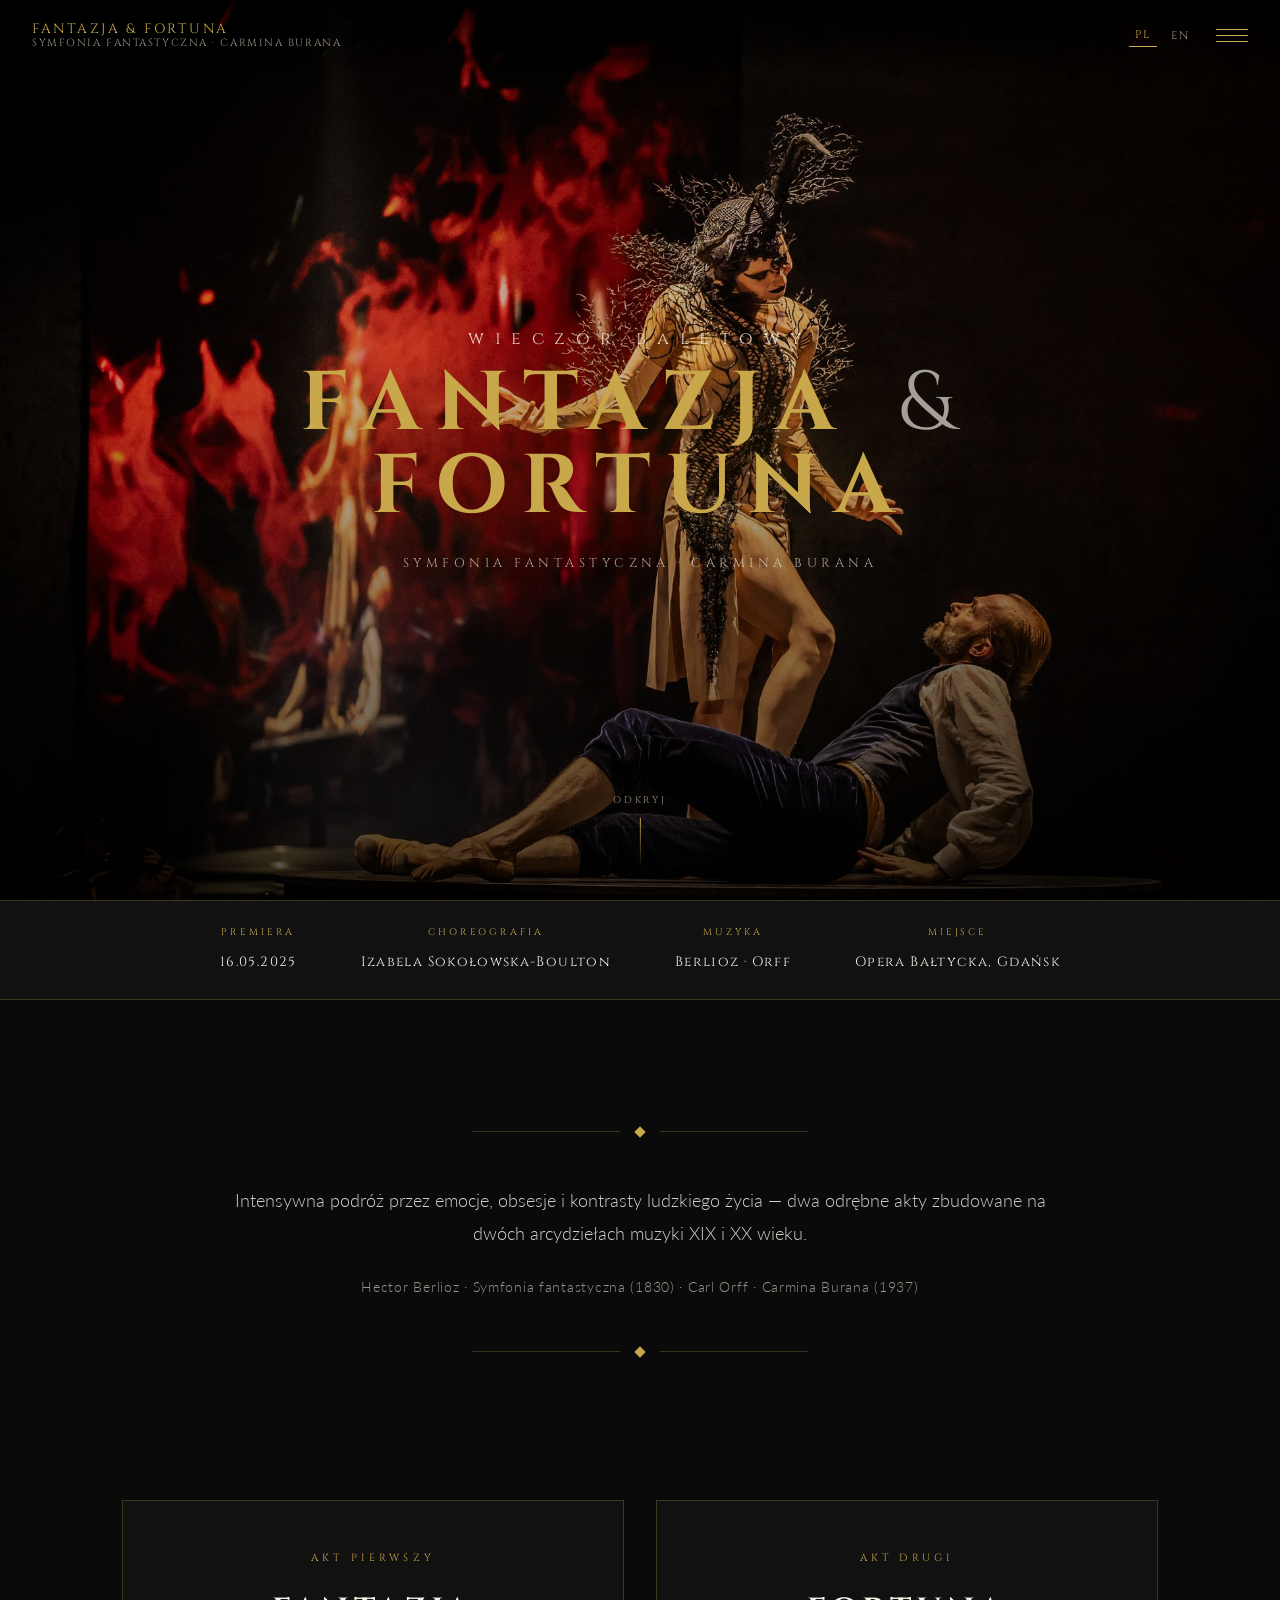
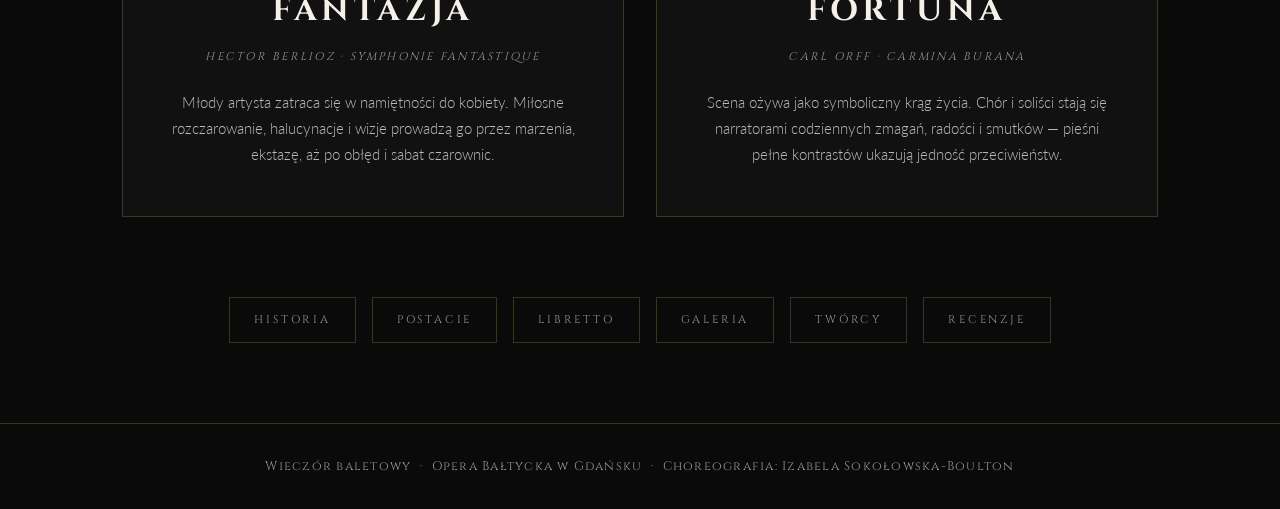
==== index.html @ 408fec38 "Initial commit: strona o balecie „Fantazja & Fortuna" Wieczór baletowy Opery Bałtyckiej w Gdańsku w " ====
<!DOCTYPE html>
<html lang="pl">
<head>
  <meta charset="UTF-8">
  <meta name="viewport" content="width=device-width, initial-scale=1.0">
  <title>Fantazja &amp; Fortuna — Opera Bałtycka w Gdańsku</title>
  <meta name="description" content="Fantazja i Fortuna — wieczór baletowy Opery Bałtyckiej w Gdańsku w choreografii Izabeli Sokołowskiej-Boulton. Symfonia fantastyczna Berlioza i Carmina Burana Orffa.">
  <link rel="stylesheet" href="css/main.css">
  <link rel="stylesheet" href="css/pages.css">
</head>
<body>

  <!-- NAWIGACJA -->
  <header class="nav" role="banner">
    <a href="index.html" class="nav__logo" aria-label="Strona główna">
      Fantazja &amp; Fortuna
      <span data-pl="Symfonia fantastyczna · Carmina Burana" data-en="Symphonie fantastique · Carmina Burana">Symfonia fantastyczna · Carmina Burana</span>
    </a>
    <div class="nav__right">
      <div class="lang-toggle" aria-label="Wybór języka">
        <button data-lang="pl" class="active" aria-label="Polski">PL</button>
        <button data-lang="en" aria-label="English">EN</button>
      </div>
      <button class="hamburger" aria-label="Otwórz menu" aria-expanded="false">
        <span></span><span></span><span></span>
      </button>
    </div>
  </header>

  <!-- MENU OVERLAY -->
  <div class="menu-overlay" role="dialog" aria-label="Menu nawigacyjne">
    <nav aria-label="Główna nawigacja">
      <a href="historia.html"  data-pl="Historia"  data-en="History">Historia</a>
      <a href="postacie.html"  data-pl="Postacie"  data-en="Characters">Postacie</a>
      <a href="libretto.html"  data-pl="Libretto"  data-en="Libretto">Libretto</a>
      <a href="galeria.html"   data-pl="Galeria"   data-en="Gallery">Galeria</a>
      <a href="tworcy.html"    data-pl="Twórcy"    data-en="Creators">Twórcy</a>
      <a href="kulisy.html"    data-pl="Kulisy"    data-en="Behind the Scenes">Kulisy</a>
      <a href="wywiad.html"    data-pl="Wywiad"    data-en="Interview">Wywiad</a>
      <a href="recenzje.html"  data-pl="Recenzje"  data-en="Press">Recenzje</a>
    </nav>
  </div>

  <!-- HERO -->
  <main>
    <section class="hero">
      <img
        class="hero__bg"
        src="images/MainPage/em9a0101.jpg"
        alt="Fantazja i Fortuna — wieczór baletowy Opery Bałtyckiej"
        fetchpriority="high"
      >
      <div class="hero__overlay"></div>
      <div class="hero__content">
        <span class="hero__welcome" data-pl="wieczór baletowy" data-en="a ballet evening">wieczór baletowy</span>
        <h1 class="hero__title">Fantazja <span class="ampersand">&amp;</span> Fortuna</h1>
        <span class="hero__subtitle-line" data-pl="Symfonia fantastyczna · Carmina Burana" data-en="Symphonie fantastique · Carmina Burana">
          Symfonia fantastyczna · Carmina Burana
        </span>
      </div>
      <a class="hero__scroll" href="#info" aria-label="Przewiń w dół">
        <span data-pl="Odkryj" data-en="Discover">Odkryj</span>
        <span class="hero__scroll-line"></span>
      </a>
    </section>

    <!-- INFO BAR -->
    <div class="info-bar" id="info">
      <div class="info-bar__item">
        <span class="info-bar__label" data-pl="Premiera" data-en="Premiere">Premiera</span>
        <span class="info-bar__value">16.05.2025</span>
      </div>
      <div class="info-bar__item">
        <span class="info-bar__label" data-pl="Choreografia" data-en="Choreography">Choreografia</span>
        <span class="info-bar__value">Izabela Sokołowska-Boulton</span>
      </div>
      <div class="info-bar__item">
        <span class="info-bar__label" data-pl="Muzyka" data-en="Music">Muzyka</span>
        <span class="info-bar__value">Berlioz · Orff</span>
      </div>
      <div class="info-bar__item">
        <span class="info-bar__label" data-pl="Miejsce" data-en="Venue">Miejsce</span>
        <span class="info-bar__value" data-pl="Opera Bałtycka, Gdańsk" data-en="Baltic Opera, Gdańsk">Opera Bałtycka, Gdańsk</span>
      </div>
    </div>

    <!-- INTRO SEKCJA -->
    <section style="max-width:880px; margin:0 auto; padding:5rem 2rem 2rem; text-align:center;">
      <div class="deco-separator fade-in">
        <span class="deco-separator__diamond"></span>
      </div>
      <p class="fade-in" style="font-size:1.1rem; color:rgba(245,240,232,0.85); line-height:1.9; margin-bottom:1.5rem;"
         data-pl="Intensywna podróż przez emocje, obsesje i kontrasty ludzkiego życia — dwa odrębne akty zbudowane na dwóch arcydziełach muzyki XIX i XX wieku."
         data-en="An intense journey through emotion, obsession and the contrasts of human life — two separate acts built on two masterworks of 19th- and 20th-century music.">
        Intensywna podróż przez emocje, obsesje i kontrasty ludzkiego życia — dwa odrębne akty zbudowane na dwóch arcydziełach muzyki XIX i XX wieku.
      </p>
      <p class="fade-in" style="font-size:0.9rem; color:var(--text-muted); letter-spacing:0.05em;"
         data-pl="Hector Berlioz · Symfonia fantastyczna (1830)   ·   Carl Orff · Carmina Burana (1937)"
         data-en="Hector Berlioz · Symphonie fantastique (1830)   ·   Carl Orff · Carmina Burana (1937)">
        Hector Berlioz · Symfonia fantastyczna (1830)   ·   Carl Orff · Carmina Burana (1937)
      </p>
      <div class="deco-separator fade-in" style="margin-top:3rem;">
        <span class="deco-separator__diamond"></span>
      </div>
    </section>

    <!-- DWA AKTY — PODGLĄD -->
    <section style="max-width:1100px; margin:0 auto; padding:0 2rem 5rem;">
      <div class="acts-preview">
        <a href="libretto.html#fantazja" class="act-preview fade-in">
          <p class="act-preview__number" data-pl="Akt Pierwszy" data-en="Act One">Akt Pierwszy</p>
          <h2 class="act-preview__title">Fantazja</h2>
          <p class="act-preview__music">Hector Berlioz · Symphonie fantastique</p>
          <p class="act-preview__desc"
             data-pl="Młody artysta zatraca się w namiętności do kobiety. Miłosne rozczarowanie, halucynacje i wizje prowadzą go przez marzenia, ekstazę, aż po obłęd i sabat czarownic."
             data-en="A young artist loses himself in passion for a woman. Disenchantment, hallucinations and visions lead him through reverie and ecstasy to madness and a witches' sabbath.">
            Młody artysta zatraca się w namiętności do kobiety. Miłosne rozczarowanie, halucynacje i wizje prowadzą go przez marzenia, ekstazę, aż po obłęd i sabat czarownic.
          </p>
        </a>
        <a href="libretto.html#fortuna" class="act-preview fade-in">
          <p class="act-preview__number" data-pl="Akt Drugi" data-en="Act Two">Akt Drugi</p>
          <h2 class="act-preview__title">Fortuna</h2>
          <p class="act-preview__music">Carl Orff · Carmina Burana</p>
          <p class="act-preview__desc"
             data-pl="Scena ożywa jako symboliczny krąg życia. Chór i soliści stają się narratorami codziennych zmagań, radości i smutków — pieśni pełne kontrastów ukazują jedność przeciwieństw."
             data-en="The stage comes alive as a symbolic wheel of life. Chorus and soloists become narrators of everyday struggles, joys and sorrows — songs full of contrasts revealing the unity of opposites.">
            Scena ożywa jako symboliczny krąg życia. Chór i soliści stają się narratorami codziennych zmagań, radości i smutków — pieśni pełne kontrastów ukazują jedność przeciwieństw.
          </p>
        </a>
      </div>

      <!-- Szybkie linki -->
      <nav style="display:flex; flex-wrap:wrap; justify-content:center; gap:1rem; margin-top:5rem;" aria-label="Szybka nawigacja">
        <a href="historia.html" style="font-family:var(--font-display);font-size:0.7rem;letter-spacing:0.25em;text-transform:uppercase;padding:0.75rem 1.5rem;border:1px solid var(--border);color:var(--text-muted);transition:all .3s;" class="fade-in"
           data-pl="Historia" data-en="History">Historia</a>
        <a href="postacie.html" style="font-family:var(--font-display);font-size:0.7rem;letter-spacing:0.25em;text-transform:uppercase;padding:0.75rem 1.5rem;border:1px solid var(--border);color:var(--text-muted);transition:all .3s;" class="fade-in"
           data-pl="Postacie" data-en="Characters">Postacie</a>
        <a href="libretto.html" style="font-family:var(--font-display);font-size:0.7rem;letter-spacing:0.25em;text-transform:uppercase;padding:0.75rem 1.5rem;border:1px solid var(--border);color:var(--text-muted);transition:all .3s;" class="fade-in"
           data-pl="Libretto" data-en="Libretto">Libretto</a>
        <a href="galeria.html" style="font-family:var(--font-display);font-size:0.7rem;letter-spacing:0.25em;text-transform:uppercase;padding:0.75rem 1.5rem;border:1px solid var(--border);color:var(--text-muted);transition:all .3s;" class="fade-in"
           data-pl="Galeria" data-en="Gallery">Galeria</a>
        <a href="tworcy.html" style="font-family:var(--font-display);font-size:0.7rem;letter-spacing:0.25em;text-transform:uppercase;padding:0.75rem 1.5rem;border:1px solid var(--border);color:var(--text-muted);transition:all .3s;" class="fade-in"
           data-pl="Twórcy" data-en="Creators">Twórcy</a>
        <a href="recenzje.html" style="font-family:var(--font-display);font-size:0.7rem;letter-spacing:0.25em;text-transform:uppercase;padding:0.75rem 1.5rem;border:1px solid var(--border);color:var(--text-muted);transition:all .3s;" class="fade-in"
           data-pl="Recenzje" data-en="Press">Recenzje</a>
      </nav>
    </section>
  </main>

  <footer>
    <p>
      <span data-pl="Wieczór baletowy" data-en="A ballet evening">Wieczór baletowy</span>
      &nbsp;·&nbsp; Opera Bałtycka w Gdańsku &nbsp;·&nbsp;
      <span data-pl="Choreografia: Izabela Sokołowska-Boulton" data-en="Choreography: Izabela Sokołowska-Boulton">Choreografia: Izabela Sokołowska-Boulton</span>
    </p>
  </footer>

  <script src="js/main.js"></script>
</body>
</html>
---- css/main.css ----
@import url('https://fonts.googleapis.com/css2?family=Cinzel:wght@400;600;700&family=Lato:wght@300;400;700&display=swap');

/* ── ZMIENNE ── */
:root {
  --bg:         #0a0a0a;
  --bg-2:       #111111;
  --bg-3:       #1a1a1a;
  --text:       #f5f0e8;
  --text-muted: #9a9488;
  --gold:       #c9a84c;
  --gold-dark:  #8a6f2e;
  --red:        #8b1a1a;
  --border:     rgba(201,168,76,0.25);
  --border-h:   rgba(201,168,76,0.6);

  --font-display: 'Cinzel', serif;
  --font-body:    'Lato', sans-serif;

  --nav-h: 70px;
  --max-w: 1200px;
  --transition: 0.35s ease;
}

/* ── RESET ── */
*, *::before, *::after { box-sizing: border-box; margin: 0; padding: 0; }
html { scroll-behavior: smooth; }

body {
  background: var(--bg);
  color: var(--text);
  font-family: var(--font-body);
  font-weight: 300;
  line-height: 1.75;
  min-height: 100dvh;
}

img { display: block; max-width: 100%; }
a  { color: var(--gold); text-decoration: none; transition: color var(--transition); }
a:hover { color: var(--text); }

/* ── NAWIGACJA ── */
.nav {
  position: fixed;
  top: 0; left: 0; right: 0;
  z-index: 100;
  display: flex;
  align-items: center;
  justify-content: space-between;
  padding: 0 2rem;
  height: var(--nav-h);
  background: linear-gradient(to bottom, rgba(0,0,0,0.85) 0%, transparent 100%);
  transition: background var(--transition);
}

.nav.scrolled {
  background: rgba(10,10,10,0.97);
  border-bottom: 1px solid var(--border);
}

/* Logo */
.nav__logo {
  font-family: var(--font-display);
  font-size: 0.85rem;
  letter-spacing: 0.2em;
  color: var(--gold);
  text-transform: uppercase;
  text-decoration: none;
  line-height: 1.2;
}
.nav__logo span { display: block; font-size: 0.65rem; color: var(--text-muted); letter-spacing: 0.15em; }

/* Prawa strona: PL/EN + hamburger */
.nav__right {
  display: flex;
  align-items: center;
  gap: 1.25rem;
}

/* Przełącznik języka */
.lang-toggle {
  display: flex;
  gap: 0.5rem;
  font-family: var(--font-display);
  font-size: 0.7rem;
  letter-spacing: 0.15em;
}
.lang-toggle button {
  background: none;
  border: none;
  color: var(--text-muted);
  cursor: pointer;
  padding: 0.25rem 0.4rem;
  font-family: inherit;
  font-size: inherit;
  letter-spacing: inherit;
  transition: color var(--transition);
}
.lang-toggle button.active { color: var(--gold); border-bottom: 1px solid var(--gold); }
.lang-toggle button:hover  { color: var(--text); }

/* Hamburger */
.hamburger {
  display: flex;
  flex-direction: column;
  justify-content: center;
  gap: 5px;
  width: 32px;
  height: 32px;
  background: none;
  border: none;
  cursor: pointer;
  padding: 0;
}
.hamburger span {
  display: block;
  width: 100%;
  height: 1px;
  background: var(--gold);
  transition: all var(--transition);
  transform-origin: center;
}
.hamburger.open span:nth-child(1) { transform: translateY(6px) rotate(45deg); }
.hamburger.open span:nth-child(2) { opacity: 0; transform: scaleX(0); }
.hamburger.open span:nth-child(3) { transform: translateY(-6px) rotate(-45deg); }

/* ── MENU OVERLAY ── */
.menu-overlay {
  position: fixed;
  inset: 0;
  z-index: 99;
  background: rgba(5,5,5,0.97);
  display: flex;
  flex-direction: column;
  align-items: center;
  justify-content: center;
  gap: 0;
  opacity: 0;
  pointer-events: none;
  transition: opacity 0.4s ease;
}
.menu-overlay.open {
  opacity: 1;
  pointer-events: all;
}

.menu-overlay::before,
.menu-overlay::after {
  content: '';
  position: absolute;
  left: 50%;
  transform: translateX(-50%);
  width: 1px;
  background: var(--border);
}
.menu-overlay::before { top: 60px; bottom: 60px; }

.menu-overlay nav {
  display: flex;
  flex-direction: column;
  align-items: center;
  gap: 0.5rem;
}

.menu-overlay nav a {
  font-family: var(--font-display);
  font-size: clamp(1.4rem, 4vw, 2.2rem);
  letter-spacing: 0.2em;
  color: var(--text-muted);
  text-transform: uppercase;
  padding: 0.6rem 3rem;
  transition: color var(--transition), letter-spacing var(--transition);
  position: relative;
}
.menu-overlay nav a::after {
  content: '';
  position: absolute;
  bottom: 0; left: 3rem; right: 3rem;
  height: 1px;
  background: var(--border);
  transform: scaleX(0);
  transition: transform var(--transition);
}
.menu-overlay nav a:hover {
  color: var(--gold);
  letter-spacing: 0.3em;
}
.menu-overlay nav a:hover::after { transform: scaleX(1); }
.menu-overlay nav a.active { color: var(--gold); }

/* ── WSPÓLNE ELEMENTY PODSTRON ── */
.page-wrapper {
  padding-top: var(--nav-h);
  min-height: 100dvh;
}

.page-hero {
  position: relative;
  padding: 5rem 2rem 4rem;
  text-align: center;
  overflow: hidden;
}
.page-hero::before {
  content: '';
  position: absolute;
  inset: 0;
  background: linear-gradient(180deg, transparent 0%, var(--bg) 100%);
  pointer-events: none;
}
.page-hero__subtitle {
  font-family: var(--font-display);
  font-size: 0.7rem;
  letter-spacing: 0.4em;
  color: var(--gold);
  text-transform: uppercase;
  margin-bottom: 1rem;
}
.page-hero__title {
  font-family: var(--font-display);
  font-size: clamp(2rem, 6vw, 4rem);
  font-weight: 400;
  letter-spacing: 0.1em;
  color: var(--text);
  line-height: 1.1;
}

/* Separator art deco */
.deco-separator {
  display: flex;
  align-items: center;
  gap: 1rem;
  margin: 3rem auto;
  max-width: 400px;
  padding: 0 2rem;
}
.deco-separator::before,
.deco-separator::after {
  content: '';
  flex: 1;
  height: 1px;
  background: var(--border);
}
.deco-separator__diamond {
  width: 8px; height: 8px;
  background: var(--gold);
  transform: rotate(45deg);
  flex-shrink: 0;
}

/* Kontener treści */
.content-container {
  max-width: var(--max-w);
  margin: 0 auto;
  padding: 2rem 2rem 6rem;
}

.section-title {
  font-family: var(--font-display);
  font-size: clamp(1rem, 2.5vw, 1.4rem);
  letter-spacing: 0.3em;
  text-transform: uppercase;
  color: var(--gold);
  margin-bottom: 2rem;
}

/* Cytaty pull-quote */
.pull-quote {
  position: relative;
  padding: 2rem 2.5rem;
  margin: 3rem 0;
  border-left: 2px solid var(--gold);
  background: rgba(201,168,76,0.04);
}
.pull-quote::before {
  content: '\201C';
  position: absolute;
  top: -1rem; left: 1.5rem;
  font-family: var(--font-display);
  font-size: 5rem;
  color: var(--gold);
  opacity: 0.3;
  line-height: 1;
}
.pull-quote p {
  font-size: 1.1rem;
  font-style: italic;
  color: var(--text);
  margin-bottom: 0.75rem;
}
.pull-quote cite {
  font-size: 0.8rem;
  letter-spacing: 0.15em;
  color: var(--gold);
  font-style: normal;
  font-family: var(--font-display);
  text-transform: uppercase;
}

/* ── ANIMACJE ── */
.fade-in {
  opacity: 0;
  transform: translateY(24px);
  transition: opacity 0.7s ease, transform 0.7s ease;
}
.fade-in.visible {
  opacity: 1;
  transform: translateY(0);
}

/* ── FOOTER ── */
footer {
  text-align: center;
  padding: 2rem;
  border-top: 1px solid var(--border);
  color: var(--text-muted);
  font-size: 0.78rem;
  letter-spacing: 0.1em;
  font-family: var(--font-display);
}
footer a { color: var(--text-muted); }
footer a:hover { color: var(--gold); }

/* ── RESPONSYWNOŚĆ ── */
@media (max-width: 768px) {
  .nav { padding: 0 1.25rem; }
  .content-container { padding: 1.5rem 1.25rem 5rem; }
  .page-hero { padding: 4rem 1.25rem 3rem; }
  .menu-overlay nav a { font-size: 1.4rem; padding: 0.5rem 2rem; }
}
---- css/pages.css ----
/* ── STRONA GŁÓWNA ── */
.hero {
  position: relative;
  height: 100dvh;
  overflow: hidden;
  display: flex;
  align-items: center;
  justify-content: center;
}

.hero__bg {
  position: absolute;
  inset: 0;
  width: 100%;
  height: 100%;
  object-fit: cover;
  object-position: center;
  z-index: 0;
}

.hero__overlay {
  position: absolute;
  inset: 0;
  background: linear-gradient(
    to bottom,
    rgba(0,0,0,0.35) 0%,
    rgba(0,0,0,0.2) 40%,
    rgba(0,0,0,0.7) 100%
  );
  z-index: 1;
}

.hero__content {
  position: relative;
  z-index: 2;
  text-align: center;
  padding: 0 2rem;
}

.hero__welcome {
  display: block;
  font-family: var(--font-display);
  font-size: clamp(0.8rem, 2vw, 1.1rem);
  font-weight: 400;
  letter-spacing: 0.6em;
  color: rgba(245,240,232,0.85);
  text-transform: lowercase;
  margin-bottom: 0.5rem;
}

.hero__title {
  font-family: var(--font-display);
  font-size: clamp(2.2rem, 6.5vw, 5.5rem);
  font-weight: 700;
  letter-spacing: 0.18em;
  color: var(--gold);
  text-transform: uppercase;
  line-height: 1;
  text-shadow: 0 0 80px rgba(201,168,76,0.35);
}

.hero__title .ampersand {
  color: rgba(245,240,232,0.65);
  font-weight: 400;
  margin: 0 0.15em;
}

.hero__subtitle-line {
  display: block;
  font-family: var(--font-display);
  font-size: clamp(0.55rem, 1.2vw, 0.8rem);
  letter-spacing: 0.35em;
  color: rgba(245,240,232,0.65);
  text-transform: uppercase;
  margin-top: 1.5rem;
}

.hero__scroll {
  position: absolute;
  bottom: 2rem;
  left: 50%;
  transform: translateX(-50%);
  z-index: 2;
  display: flex;
  flex-direction: column;
  align-items: center;
  gap: 0.5rem;
  color: var(--text-muted);
  font-family: var(--font-display);
  font-size: 0.6rem;
  letter-spacing: 0.3em;
  text-transform: uppercase;
  cursor: pointer;
  text-decoration: none;
}

.hero__scroll-line {
  width: 1px;
  height: 50px;
  background: linear-gradient(to bottom, var(--gold), transparent);
  animation: scrollPulse 2s ease-in-out infinite;
}

@keyframes scrollPulse {
  0%, 100% { opacity: 0.4; transform: scaleY(1); }
  50%       { opacity: 1;   transform: scaleY(1.1); }
}

/* Info bar pod hero */
.info-bar {
  background: var(--bg-2);
  border-top: 1px solid var(--border);
  border-bottom: 1px solid var(--border);
  padding: 1.5rem 2rem;
  display: flex;
  justify-content: center;
  gap: 4rem;
  flex-wrap: wrap;
}
.info-bar__item {
  text-align: center;
  font-family: var(--font-display);
}
.info-bar__label {
  display: block;
  font-size: 0.6rem;
  letter-spacing: 0.3em;
  color: var(--gold);
  text-transform: uppercase;
  margin-bottom: 0.3rem;
}
.info-bar__value {
  font-size: 0.85rem;
  letter-spacing: 0.1em;
  color: var(--text);
}

/* Karty dwóch aktów na stronie głównej */
.acts-preview {
  display: grid;
  grid-template-columns: 1fr 1fr;
  gap: 2rem;
  margin-top: 4rem;
}

.act-preview {
  position: relative;
  padding: 3rem 2.5rem;
  border: 1px solid var(--border);
  background: var(--bg-2);
  text-align: center;
  transition: border-color var(--transition), transform var(--transition);
}
.act-preview:hover {
  border-color: var(--gold);
  transform: translateY(-4px);
}

.act-preview__number {
  font-family: var(--font-display);
  font-size: 0.65rem;
  letter-spacing: 0.4em;
  color: var(--gold);
  text-transform: uppercase;
  margin-bottom: 1rem;
}
.act-preview__title {
  font-family: var(--font-display);
  font-size: 2rem;
  letter-spacing: 0.15em;
  color: var(--text);
  margin-bottom: 0.5rem;
  text-transform: uppercase;
}
.act-preview__music {
  font-family: var(--font-display);
  font-size: 0.7rem;
  letter-spacing: 0.2em;
  color: var(--text-muted);
  text-transform: uppercase;
  margin-bottom: 1.5rem;
  font-style: italic;
}
.act-preview__desc {
  font-size: 0.95rem;
  color: rgba(245,240,232,0.75);
  line-height: 1.7;
}

@media (max-width: 768px) {
  .acts-preview { grid-template-columns: 1fr; }
}

/* ── HISTORIA ── */
.historia-grid {
  display: grid;
  grid-template-columns: 1fr 1fr;
  gap: 5rem;
  align-items: start;
  margin-bottom: 4rem;
}

.historia-text p {
  margin-bottom: 1.25rem;
  color: rgba(245,240,232,0.85);
  font-size: 1rem;
}

.historia-visual {
  position: sticky;
  top: calc(var(--nav-h) + 2rem);
}

.historia-frame {
  border: 1px solid var(--border);
  padding: 2px;
  background: var(--bg-3);
}

.historia-frame img {
  width: 100%;
  filter: sepia(20%) contrast(1.1);
  display: block;
}

.historia-caption {
  padding: 1rem;
  font-family: var(--font-display);
  font-size: 0.65rem;
  letter-spacing: 0.15em;
  color: var(--text-muted);
  text-align: center;
  border-top: 1px solid var(--border);
  text-transform: uppercase;
}

.fact-box {
  background: var(--bg-2);
  border: 1px solid var(--border);
  padding: 2rem;
  margin: 2rem 0;
}

.fact-box__title {
  font-family: var(--font-display);
  font-size: 0.7rem;
  letter-spacing: 0.3em;
  color: var(--gold);
  text-transform: uppercase;
  margin-bottom: 1rem;
}

.fact-box ul {
  list-style: none;
  display: flex;
  flex-direction: column;
  gap: 0.5rem;
}

.fact-box ul li {
  padding-left: 1.5rem;
  position: relative;
  font-size: 0.9rem;
  color: rgba(245,240,232,0.8);
}

.fact-box ul li::before {
  content: '◆';
  position: absolute;
  left: 0;
  font-size: 0.4rem;
  color: var(--gold);
  top: 0.45em;
}

@media (max-width: 768px) {
  .historia-grid { grid-template-columns: 1fr; gap: 2rem; }
  .historia-visual { position: static; }
}

/* ── POSTACIE ── */
.characters-grid {
  display: grid;
  grid-template-columns: repeat(auto-fit, minmax(260px, 1fr));
  gap: 2rem;
}

.character-card {
  background: var(--bg-2);
  border: 1px solid var(--border);
  overflow: hidden;
  transition: border-color var(--transition), transform var(--transition);
}

.character-card:hover {
  border-color: var(--gold);
  transform: translateY(-4px);
}

.character-card__img {
  width: 100%;
  aspect-ratio: 3/4;
  object-fit: cover;
  object-position: top;
  filter: grayscale(15%) contrast(1.05);
  transition: filter var(--transition);
}

.character-card:hover .character-card__img {
  filter: grayscale(0%) contrast(1.1);
}

.character-card__body {
  padding: 1.5rem;
  border-top: 1px solid var(--border);
}

.character-card__name {
  font-family: var(--font-display);
  font-size: 1rem;
  letter-spacing: 0.15em;
  color: var(--gold);
  margin-bottom: 0.5rem;
  text-transform: uppercase;
}

.character-card__role {
  font-size: 0.7rem;
  letter-spacing: 0.2em;
  color: var(--text-muted);
  text-transform: uppercase;
  font-family: var(--font-display);
  margin-bottom: 1rem;
}

.character-card__cast {
  font-size: 0.7rem;
  letter-spacing: 0.15em;
  color: var(--gold);
  text-transform: uppercase;
  font-family: var(--font-display);
  margin-bottom: 1rem;
  padding-bottom: 0.75rem;
  border-bottom: 1px solid var(--border);
}

.character-card__desc {
  font-size: 0.9rem;
  color: rgba(245,240,232,0.75);
  line-height: 1.65;
}

/* Placeholder zamiast zdjęcia postaci */
.character-placeholder {
  width: 100%;
  aspect-ratio: 3/4;
  background: var(--bg-3);
  border-bottom: 1px solid var(--border);
  display: flex;
  align-items: center;
  justify-content: center;
  font-family: var(--font-display);
  font-size: 0.65rem;
  letter-spacing: 0.25em;
  color: var(--text-muted);
  text-transform: uppercase;
  background-image: repeating-linear-gradient(
    45deg,
    transparent,
    transparent 20px,
    rgba(201,168,76,0.03) 20px,
    rgba(201,168,76,0.03) 21px
  );
  text-align: center;
  padding: 1rem;
}

/* ── LIBRETTO ── */
.libretto-intro {
  max-width: 800px;
  margin: 0 auto 4rem;
  text-align: center;
}

.libretto-intro p {
  font-size: 1.05rem;
  color: rgba(245,240,232,0.8);
  margin-bottom: 1rem;
}

.libretto-part {
  max-width: 820px;
  margin: 0 auto 4rem;
}

.libretto-part__number {
  font-family: var(--font-display);
  font-size: 0.65rem;
  letter-spacing: 0.4em;
  color: var(--gold);
  text-transform: uppercase;
  margin-bottom: 0.5rem;
}

.libretto-part__title {
  font-family: var(--font-display);
  font-size: clamp(1.3rem, 3.2vw, 1.8rem);
  letter-spacing: 0.1em;
  color: var(--text);
  margin-bottom: 0.4rem;
}

.libretto-part__music {
  font-family: var(--font-display);
  font-size: 0.75rem;
  letter-spacing: 0.2em;
  color: var(--text-muted);
  text-transform: uppercase;
  margin-bottom: 1.5rem;
  padding-bottom: 1rem;
  border-bottom: 1px solid var(--border);
  font-style: italic;
}

.libretto-part p {
  font-size: 0.98rem;
  color: rgba(245,240,232,0.82);
  margin-bottom: 1rem;
  line-height: 1.85;
}

/* Lista części/pieśni w libretcie */
.scene-list {
  list-style: none;
  margin: 1.5rem 0 2rem;
  border: 1px solid var(--border);
  background: var(--bg-2);
}

.scene-list li {
  display: grid;
  grid-template-columns: 60px 1fr;
  gap: 1.5rem;
  padding: 1rem 1.5rem;
  border-bottom: 1px solid var(--border);
  align-items: baseline;
}

.scene-list li:last-child { border-bottom: none; }

.scene-list .scene-num {
  font-family: var(--font-display);
  font-size: 0.7rem;
  letter-spacing: 0.2em;
  color: var(--gold);
}

.scene-list .scene-name {
  font-size: 0.95rem;
  color: var(--text);
}

.scene-list .scene-name em {
  display: block;
  font-size: 0.78rem;
  color: var(--text-muted);
  letter-spacing: 0.05em;
  margin-top: 0.2rem;
  font-style: italic;
}

/* ── GALERIA ── */
.gallery-grid {
  columns: 4;
  column-gap: 0.75rem;
}

.gallery-item {
  break-inside: avoid;
  margin-bottom: 0.75rem;
  overflow: hidden;
  cursor: pointer;
  position: relative;
}

.gallery-item img {
  width: 100%;
  display: block;
  filter: grayscale(10%) contrast(1.05);
  transition: filter var(--transition), transform 0.5s ease;
}

.gallery-item:hover img {
  filter: grayscale(0%) contrast(1.1);
  transform: scale(1.02);
}

.lightbox {
  position: fixed;
  inset: 0;
  z-index: 200;
  background: rgba(0,0,0,0.95);
  display: flex;
  align-items: center;
  justify-content: center;
  opacity: 0;
  pointer-events: none;
  transition: opacity 0.3s ease;
}

.lightbox.open {
  opacity: 1;
  pointer-events: all;
}

.lightbox__img {
  max-width: 90vw;
  max-height: 90dvh;
  object-fit: contain;
  border: 1px solid var(--border);
}

.lightbox__close {
  position: absolute;
  top: 1.5rem; right: 2rem;
  font-family: var(--font-display);
  font-size: 1.5rem;
  color: var(--gold);
  background: none;
  border: none;
  cursor: pointer;
  letter-spacing: 0.1em;
  line-height: 1;
}

.lightbox__nav {
  position: absolute;
  top: 50%;
  transform: translateY(-50%);
  font-size: 2rem;
  color: var(--gold);
  background: none;
  border: none;
  cursor: pointer;
  padding: 1rem;
  opacity: 0.6;
  transition: opacity var(--transition);
}
.lightbox__nav:hover { opacity: 1; }
.lightbox__prev { left: 1rem; }
.lightbox__next { right: 1rem; }

@media (max-width: 1024px) { .gallery-grid { columns: 3; } }
@media (max-width: 768px)  { .gallery-grid { columns: 2; } }
@media (max-width: 480px)  { .gallery-grid { columns: 1; } }

/* ── TWÓRCY ── */
.creators-main {
  display: flex;
  flex-direction: column;
  gap: 5rem;
  margin-bottom: 5rem;
}

.creator-feature {
  display: grid;
  grid-template-columns: 340px 1fr;
  gap: 4rem;
  align-items: start;
}

.creator-feature.reverse {
  grid-template-columns: 1fr 340px;
}
.creator-feature.reverse .creator-feature__img-wrap { order: 2; }
.creator-feature.reverse .creator-feature__body { order: 1; }

.creator-feature__img-wrap {
  position: relative;
}

.creator-feature__img-wrap::before {
  content: '';
  position: absolute;
  top: 1rem; left: 1rem; right: -1rem; bottom: -1rem;
  border: 1px solid var(--border);
  z-index: 0;
}

.creator-feature__img {
  position: relative;
  z-index: 1;
  width: 100%;
  aspect-ratio: 3/4;
  object-fit: cover;
  object-position: top;
  filter: grayscale(15%) contrast(1.05);
}

.creator-placeholder {
  position: relative;
  z-index: 1;
  width: 100%;
  aspect-ratio: 3/4;
  background: var(--bg-3);
  border: 1px solid var(--border);
  display: flex;
  align-items: center;
  justify-content: center;
  font-family: var(--font-display);
  font-size: 0.7rem;
  letter-spacing: 0.2em;
  color: var(--text-muted);
  text-transform: uppercase;
  text-align: center;
  padding: 1rem;
}

.creator-feature__label {
  font-family: var(--font-display);
  font-size: 0.65rem;
  letter-spacing: 0.4em;
  color: var(--gold);
  text-transform: uppercase;
  margin-bottom: 0.75rem;
}

.creator-feature__name {
  font-family: var(--font-display);
  font-size: clamp(1.5rem, 3vw, 2.2rem);
  letter-spacing: 0.08em;
  color: var(--text);
  line-height: 1.1;
  margin-bottom: 0.4rem;
}

.creator-feature__role {
  font-family: var(--font-display);
  font-size: 0.75rem;
  letter-spacing: 0.25em;
  color: var(--text-muted);
  text-transform: uppercase;
  margin-bottom: 1.5rem;
  padding-bottom: 1.5rem;
  border-bottom: 1px solid var(--border);
}

.creator-feature__bio {
  color: rgba(245,240,232,0.8);
  font-size: 0.95rem;
  line-height: 1.8;
  margin-bottom: 1rem;
}

.awards-list {
  list-style: none;
  margin-top: 1.5rem;
  display: flex;
  flex-direction: column;
  gap: 0.6rem;
}

.awards-list li {
  padding: 0.5rem 1rem;
  background: rgba(201,168,76,0.05);
  border-left: 2px solid var(--gold);
  font-size: 0.85rem;
  color: rgba(245,240,232,0.75);
}

.awards-list li strong {
  color: var(--gold);
  font-weight: 700;
}

/* Pomocniczy twórcy */
.creators-secondary {
  display: grid;
  grid-template-columns: repeat(auto-fit, minmax(240px, 1fr));
  gap: 1.5rem;
  padding-top: 3rem;
  border-top: 1px solid var(--border);
}

.creator-minor {
  padding: 1.5rem;
  background: var(--bg-2);
  border: 1px solid var(--border);
  transition: border-color var(--transition);
}

.creator-minor:hover { border-color: var(--border-h); }

.creator-minor__role {
  font-family: var(--font-display);
  font-size: 0.6rem;
  letter-spacing: 0.35em;
  color: var(--gold);
  text-transform: uppercase;
  margin-bottom: 0.4rem;
}

.creator-minor__name {
  font-family: var(--font-display);
  font-size: 1rem;
  letter-spacing: 0.08em;
  color: var(--text);
  margin-bottom: 0.75rem;
}

.creator-minor__desc {
  font-size: 0.85rem;
  color: var(--text-muted);
  line-height: 1.65;
}

@media (max-width: 900px) {
  .creator-feature,
  .creator-feature.reverse {
    grid-template-columns: 1fr;
  }
  .creator-feature__img-wrap { max-width: 320px; }
  .creator-feature.reverse .creator-feature__img-wrap { order: 0; }
  .creator-feature.reverse .creator-feature__body { order: 0; }
}

/* ── KULISY / PLACEHOLDER ── */
.kulisy-intro {
  max-width: 800px;
  margin: 0 auto 3rem;
  text-align: center;
  color: rgba(245,240,232,0.8);
  font-size: 1rem;
  line-height: 1.8;
}

.kulisy-coming {
  max-width: 600px;
  margin: 4rem auto;
  text-align: center;
  padding: 3rem 2rem;
  border: 1px solid var(--border);
  background: var(--bg-2);
}

.kulisy-coming__icon {
  font-size: 2.5rem;
  margin-bottom: 1rem;
  opacity: 0.4;
}

.kulisy-coming__text {
  font-family: var(--font-display);
  font-size: 0.75rem;
  letter-spacing: 0.3em;
  color: var(--text-muted);
  text-transform: uppercase;
  line-height: 1.8;
}

/* ── RECENZJE ── */
.reviews-intro {
  max-width: 700px;
  margin: 0 auto 4rem;
  text-align: center;
  color: rgba(245,240,232,0.7);
  font-size: 0.95rem;
  line-height: 1.75;
}

.reviews-grid {
  display: grid;
  grid-template-columns: repeat(auto-fit, minmax(320px, 1fr));
  gap: 2rem;
  margin-bottom: 4rem;
}

.review-card {
  background: var(--bg-2);
  border: 1px solid var(--border);
  padding: 2.5rem;
  position: relative;
  transition: border-color var(--transition);
}

.review-card:hover { border-color: var(--border-h); }

.review-card__mark {
  font-family: var(--font-display);
  font-size: 5rem;
  color: var(--gold);
  opacity: 0.2;
  line-height: 0.8;
  margin-bottom: 0.5rem;
  user-select: none;
}

.review-card__text {
  font-size: 1rem;
  font-style: italic;
  color: var(--text);
  line-height: 1.75;
  margin-bottom: 1.5rem;
}

.review-card__source {
  font-family: var(--font-display);
  font-size: 0.65rem;
  letter-spacing: 0.3em;
  color: var(--gold);
  text-transform: uppercase;
}

.review-card__source a {
  color: inherit;
  text-decoration: none;
  transition: opacity var(--transition);
}
.review-card__source a:hover { opacity: 0.7; }

.reviews-media-logos {
  text-align: center;
  padding-top: 3rem;
  border-top: 1px solid var(--border);
}

.reviews-media-logos__label {
  font-family: var(--font-display);
  font-size: 0.65rem;
  letter-spacing: 0.35em;
  color: var(--text-muted);
  text-transform: uppercase;
  margin-bottom: 2rem;
}

.media-logos {
  display: flex;
  flex-wrap: wrap;
  justify-content: center;
  gap: 2rem;
}

.media-logo {
  font-family: var(--font-display);
  font-size: 0.75rem;
  letter-spacing: 0.2em;
  color: var(--text-muted);
  text-transform: uppercase;
  padding: 0.5rem 1.25rem;
  border: 1px solid var(--border);
  transition: all var(--transition);
}
.media-logo:hover {
  color: var(--gold);
  border-color: var(--border-h);
  text-decoration: none;
}
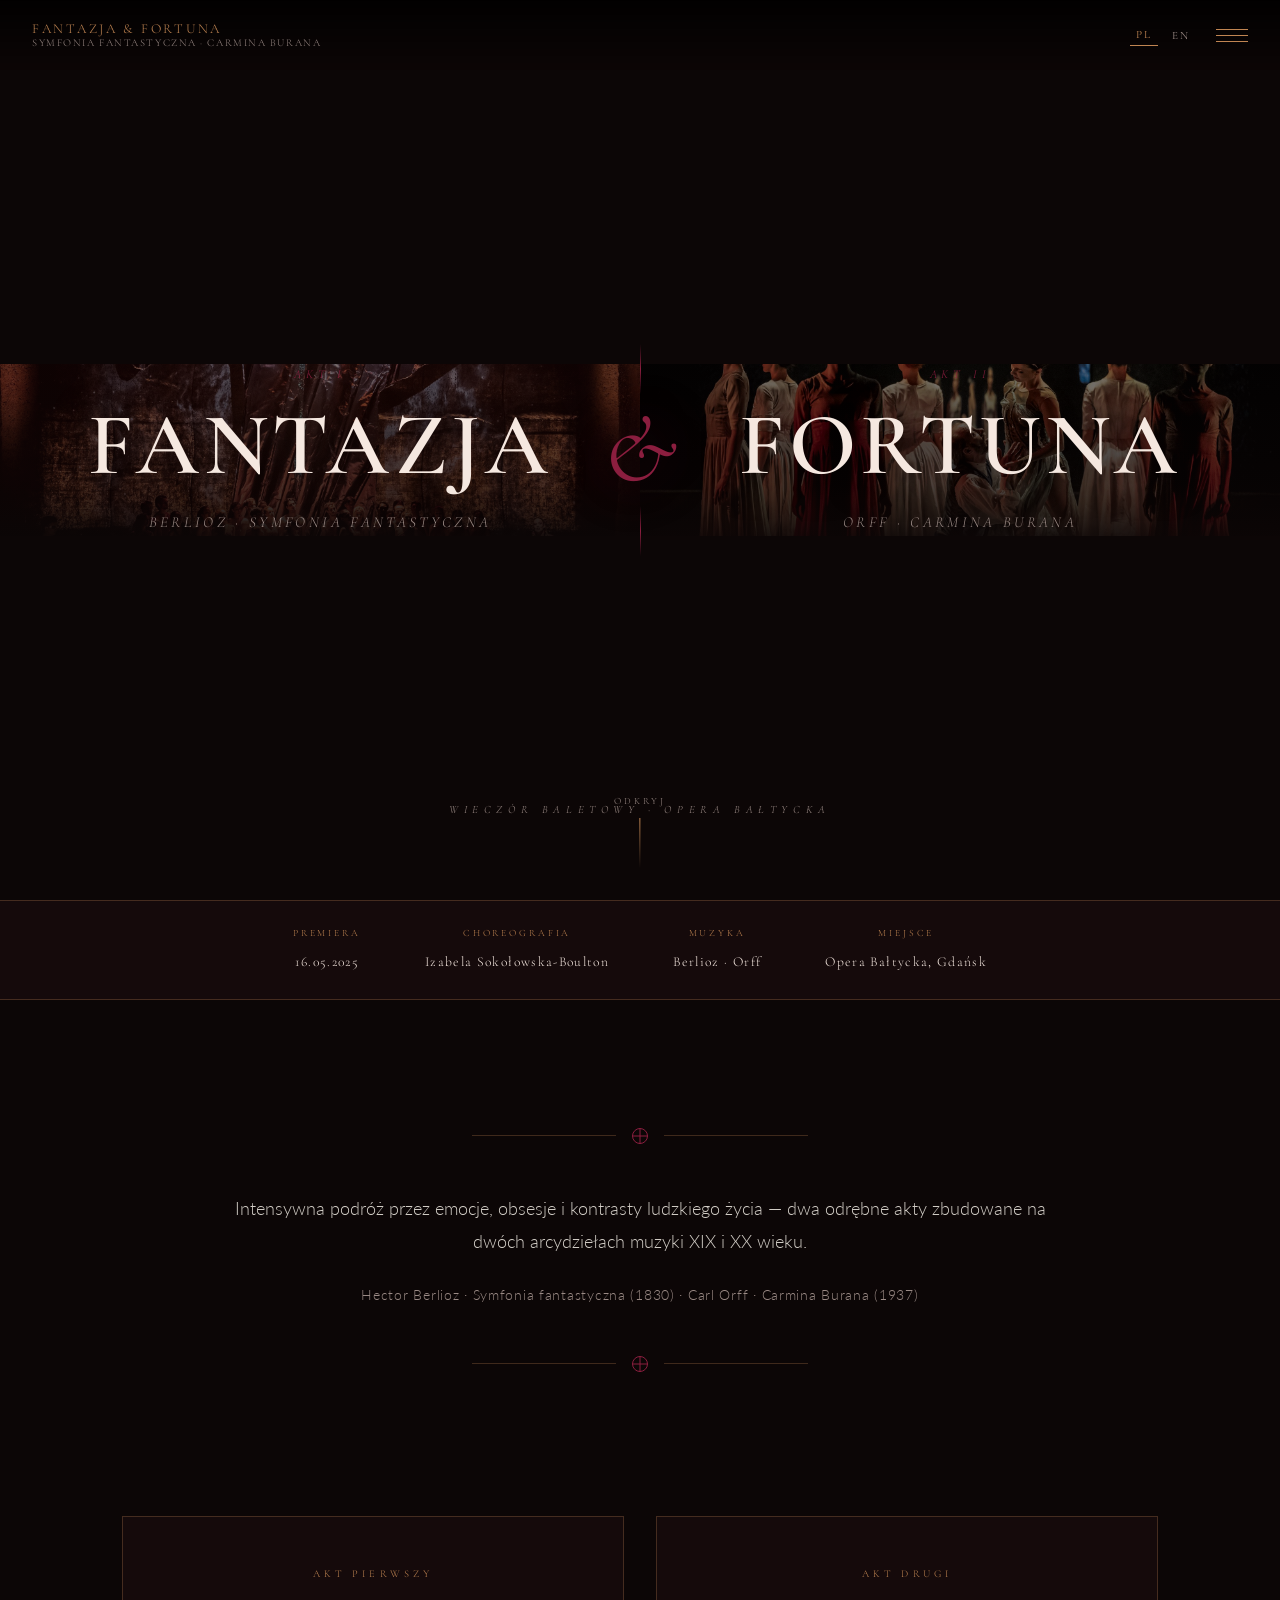
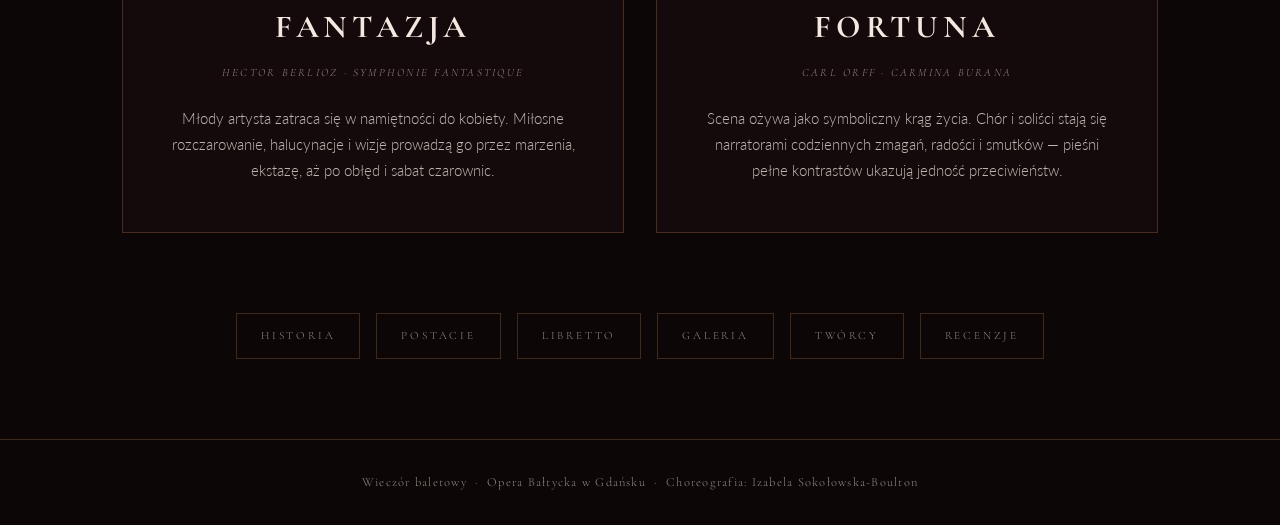
==== commit eac79bea: "Refresh wizualny — paleta, font, split-hero - Paleta: ciepła czerń (#0c0606) + miedziany akcent (#c0" ====
--- a/index.html
+++ b/index.html
@@ -36,28 +36,44 @@
       <a href="galeria.html"   data-pl="Galeria"   data-en="Gallery">Galeria</a>
       <a href="tworcy.html"    data-pl="Twórcy"    data-en="Creators">Twórcy</a>
       <a href="kulisy.html"    data-pl="Kulisy"    data-en="Behind the Scenes">Kulisy</a>
-      <a href="wywiad.html"    data-pl="Wywiad"    data-en="Interview">Wywiad</a>
+<!--      <a href="wywiad.html"    data-pl="Wywiad"    data-en="Interview">Wywiad</a> -->
       <a href="recenzje.html"  data-pl="Recenzje"  data-en="Press">Recenzje</a>
     </nav>
   </div>
 
   <!-- HERO -->
   <main>
-    <section class="hero">
-      <img
-        class="hero__bg"
-        src="images/MainPage/em9a0101.jpg"
-        alt="Fantazja i Fortuna — wieczór baletowy Opery Bałtyckiej"
-        fetchpriority="high"
-      >
-      <div class="hero__overlay"></div>
-      <div class="hero__content">
-        <span class="hero__welcome" data-pl="wieczór baletowy" data-en="a ballet evening">wieczór baletowy</span>
-        <h1 class="hero__title">Fantazja <span class="ampersand">&amp;</span> Fortuna</h1>
-        <span class="hero__subtitle-line" data-pl="Symfonia fantastyczna · Carmina Burana" data-en="Symphonie fantastique · Carmina Burana">
-          Symfonia fantastyczna · Carmina Burana
-        </span>
+    <section class="hero hero--split">
+      <a href="libretto.html#fantazja" class="hero__half hero__half--left">
+        <img class="hero__half-bg" src="images/em9a3940.jpg" alt="Fantazja — Symfonia fantastyczna" fetchpriority="high">
+        <div class="hero__half-overlay"></div>
+        <div class="hero__half-content">
+          <p class="hero__act-label" data-pl="Akt I" data-en="Act I">Akt I</p>
+          <h1 class="hero__act-title">Fantazja</h1>
+          <p class="hero__act-music" data-pl="Berlioz · Symfonia fantastyczna" data-en="Berlioz · Symphonie fantastique">Berlioz · Symfonia fantastyczna</p>
+        </div>
+      </a>
+
+      <a href="libretto.html#fortuna" class="hero__half hero__half--right">
+        <img class="hero__half-bg" src="images/em9a8054.jpg" alt="Fortuna — Carmina Burana">
+        <div class="hero__half-overlay"></div>
+        <div class="hero__half-content">
+          <p class="hero__act-label" data-pl="Akt II" data-en="Act II">Akt II</p>
+          <h1 class="hero__act-title">Fortuna</h1>
+          <p class="hero__act-music">Orff · Carmina Burana</p>
+        </div>
+      </a>
+
+      <div class="hero__amp-wrap" aria-hidden="true">
+        <span class="hero__amp-line"></span>
+        <span class="hero__amp">&amp;</span>
+        <span class="hero__amp-line"></span>
       </div>
+
+      <p class="hero__welcome--bottom" data-pl="Wieczór baletowy · Opera Bałtycka" data-en="A ballet evening · Baltic Opera">
+        Wieczór baletowy · Opera Bałtycka
+      </p>
+
       <a class="hero__scroll" href="#info" aria-label="Przewiń w dół">
         <span data-pl="Odkryj" data-en="Discover">Odkryj</span>
         <span class="hero__scroll-line"></span>
--- a/css/main.css
+++ b/css/main.css
@@ -1,19 +1,21 @@
-@import url('https://fonts.googleapis.com/css2?family=Cinzel:wght@400;600;700&family=Lato:wght@300;400;700&display=swap');
+@import url('https://fonts.googleapis.com/css2?family=Cormorant+Garamond:ital,wght@0,400;0,500;0,600;0,700;1,400;1,500&family=Lato:wght@300;400;700&display=swap');
 
 /* ── ZMIENNE ── */
 :root {
-  --bg:         #0a0a0a;
-  --bg-2:       #111111;
-  --bg-3:       #1a1a1a;
-  --text:       #f5f0e8;
-  --text-muted: #9a9488;
-  --gold:       #c9a84c;
-  --gold-dark:  #8a6f2e;
+  --bg:         #0c0606;          /* ciepła czerń, lekko czerwonawa */
+  --bg-2:       #150a0b;
+  --bg-3:       #1d1010;
+  --text:       #f5e8e0;          /* ciepła kość słoniowa */
+  --text-muted: #9a8a85;          /* ciepły szarobeż */
+  --gold:       #c08552;          /* ciepły miedziany — primary akcent */
+  --gold-dark:  #7a4f29;
+  --crimson:    #8b1e3f;          /* burgund / oxblood — drugi akcent */
+  --crimson-d:  #6b1830;
   --red:        #8b1a1a;
-  --border:     rgba(201,168,76,0.25);
-  --border-h:   rgba(201,168,76,0.6);
-
-  --font-display: 'Cinzel', serif;
+  --border:     rgba(192,133,82,0.28);
+  --border-h:   rgba(192,133,82,0.65);
+
+  --font-display: 'Cormorant Garamond', serif;
   --font-body:    'Lato', sans-serif;
 
   --nav-h: 70px;
@@ -223,7 +225,7 @@
   line-height: 1.1;
 }
 
-/* Separator art deco */
+/* Separator — koło fortuny (rota) */
 .deco-separator {
   display: flex;
   align-items: center;
@@ -240,10 +242,27 @@
   background: var(--border);
 }
 .deco-separator__diamond {
-  width: 8px; height: 8px;
-  background: var(--gold);
-  transform: rotate(45deg);
+  width: 16px; height: 16px;
+  background: transparent;
+  border: 1px solid var(--crimson);
+  border-radius: 50%;
   flex-shrink: 0;
+  position: relative;
+}
+.deco-separator__diamond::before,
+.deco-separator__diamond::after {
+  content: '';
+  position: absolute;
+  top: 50%; left: 50%;
+  background: var(--crimson);
+}
+.deco-separator__diamond::before {
+  width: 16px; height: 1px;
+  transform: translate(-50%, -50%);
+}
+.deco-separator__diamond::after {
+  width: 1px; height: 16px;
+  transform: translate(-50%, -50%);
 }
 
 /* Kontener treści */
@@ -267,8 +286,8 @@
   position: relative;
   padding: 2rem 2.5rem;
   margin: 3rem 0;
-  border-left: 2px solid var(--gold);
-  background: rgba(201,168,76,0.04);
+  border-left: 2px solid var(--crimson);
+  background: rgba(139,30,63,0.06);
 }
 .pull-quote::before {
   content: '\201C';
@@ -276,20 +295,21 @@
   top: -1rem; left: 1.5rem;
   font-family: var(--font-display);
   font-size: 5rem;
-  color: var(--gold);
-  opacity: 0.3;
+  color: var(--crimson);
+  opacity: 0.4;
   line-height: 1;
 }
 .pull-quote p {
-  font-size: 1.1rem;
+  font-size: 1.2rem;
   font-style: italic;
   color: var(--text);
   margin-bottom: 0.75rem;
+  font-weight: 500;
 }
 .pull-quote cite {
   font-size: 0.8rem;
   letter-spacing: 0.15em;
-  color: var(--gold);
+  color: var(--crimson);
   font-style: normal;
   font-family: var(--font-display);
   text-transform: uppercase;
--- a/css/pages.css
+++ b/css/pages.css
@@ -50,19 +50,173 @@
 
 .hero__title {
   font-family: var(--font-display);
-  font-size: clamp(2.2rem, 6.5vw, 5.5rem);
-  font-weight: 700;
-  letter-spacing: 0.18em;
-  color: var(--gold);
+  font-size: clamp(2.4rem, 7vw, 6rem);
+  font-weight: 600;
+  letter-spacing: 0.06em;
+  color: var(--text);
   text-transform: uppercase;
   line-height: 1;
-  text-shadow: 0 0 80px rgba(201,168,76,0.35);
+  text-shadow: 0 0 80px rgba(192,133,82,0.4);
 }
 
 .hero__title .ampersand {
-  color: rgba(245,240,232,0.65);
+  color: var(--crimson);
   font-weight: 400;
-  margin: 0 0.15em;
+  margin: 0 0.1em;
+  font-style: italic;
+}
+
+/* ── HERO SPLIT (strona główna) ── */
+.hero--split {
+  display: grid;
+  grid-template-columns: 1fr 1fr;
+  height: 100dvh;
+  position: relative;
+  overflow: hidden;
+}
+
+.hero__half {
+  position: relative;
+  overflow: hidden;
+  display: flex;
+  align-items: center;
+  justify-content: center;
+  text-decoration: none;
+  color: var(--text);
+  cursor: pointer;
+}
+
+.hero__half-bg {
+  position: absolute;
+  inset: 0;
+  width: 100%;
+  height: 100%;
+  object-fit: cover;
+  object-position: center;
+  z-index: 0;
+  transition: transform 0.7s ease, filter 0.5s ease;
+  filter: grayscale(15%) contrast(1.05) brightness(0.65);
+}
+
+.hero__half--left .hero__half-bg {
+  filter: grayscale(15%) contrast(1.05) brightness(0.6) sepia(15%) hue-rotate(-15deg);
+}
+
+.hero__half:hover .hero__half-bg {
+  transform: scale(1.04);
+  filter: grayscale(0%) contrast(1.08) brightness(0.78);
+}
+
+.hero__half-overlay {
+  position: absolute;
+  inset: 0;
+  background: linear-gradient(180deg, rgba(12,6,6,0.25) 0%, rgba(12,6,6,0.55) 70%, rgba(12,6,6,0.9) 100%);
+  z-index: 1;
+}
+
+.hero__half--left .hero__half-overlay {
+  background: linear-gradient(180deg, rgba(45,8,8,0.3) 0%, rgba(20,6,6,0.6) 70%, rgba(12,6,6,0.92) 100%);
+}
+
+.hero__half-content {
+  position: relative;
+  z-index: 2;
+  text-align: center;
+  padding: 0 2rem;
+}
+
+.hero__act-label {
+  font-family: var(--font-display);
+  font-size: 0.75rem;
+  letter-spacing: 0.4em;
+  color: var(--crimson);
+  text-transform: uppercase;
+  margin-bottom: 1rem;
+  font-style: italic;
+}
+
+.hero__act-title {
+  font-family: var(--font-display);
+  font-size: clamp(2.2rem, 7vw, 5.5rem);
+  font-weight: 600;
+  letter-spacing: 0.05em;
+  color: var(--text);
+  text-transform: uppercase;
+  line-height: 1;
+  text-shadow: 0 4px 40px rgba(0,0,0,0.7);
+  margin-bottom: 1.25rem;
+}
+
+.hero__act-music {
+  font-family: var(--font-display);
+  font-size: clamp(0.7rem, 1.3vw, 0.95rem);
+  letter-spacing: 0.22em;
+  color: var(--text-muted);
+  text-transform: uppercase;
+  font-style: italic;
+}
+
+/* Ampersand pośrodku */
+.hero__amp-wrap {
+  position: absolute;
+  top: 50%;
+  left: 50%;
+  transform: translate(-50%, -50%);
+  z-index: 5;
+  pointer-events: none;
+  display: flex;
+  flex-direction: column;
+  align-items: center;
+  gap: 0.5rem;
+}
+
+.hero__amp-line {
+  width: 1px;
+  height: 50px;
+  background: linear-gradient(to bottom, transparent, var(--crimson), transparent);
+}
+
+.hero__amp {
+  font-family: var(--font-display);
+  font-size: clamp(3rem, 8vw, 6rem);
+  font-weight: 400;
+  font-style: italic;
+  color: var(--crimson);
+  line-height: 1;
+  text-shadow: 0 0 30px rgba(0,0,0,0.6), 0 0 60px rgba(139,30,63,0.4);
+}
+
+.hero__welcome--bottom {
+  position: absolute;
+  bottom: 5rem;
+  left: 50%;
+  transform: translateX(-50%);
+  z-index: 4;
+  font-family: var(--font-display);
+  font-size: 0.7rem;
+  letter-spacing: 0.5em;
+  color: var(--text-muted);
+  text-transform: uppercase;
+  font-style: italic;
+  text-align: center;
+  white-space: nowrap;
+}
+
+@media (max-width: 768px) {
+  .hero--split {
+    grid-template-columns: 1fr;
+    grid-template-rows: 1fr 1fr;
+  }
+  .hero__amp-wrap {
+    flex-direction: row;
+    gap: 1rem;
+  }
+  .hero__amp-line {
+    width: 50px;
+    height: 1px;
+    background: linear-gradient(to right, transparent, var(--crimson), transparent);
+  }
+  .hero__welcome--bottom { display: none; }
 }
 
 .hero__subtitle-line {
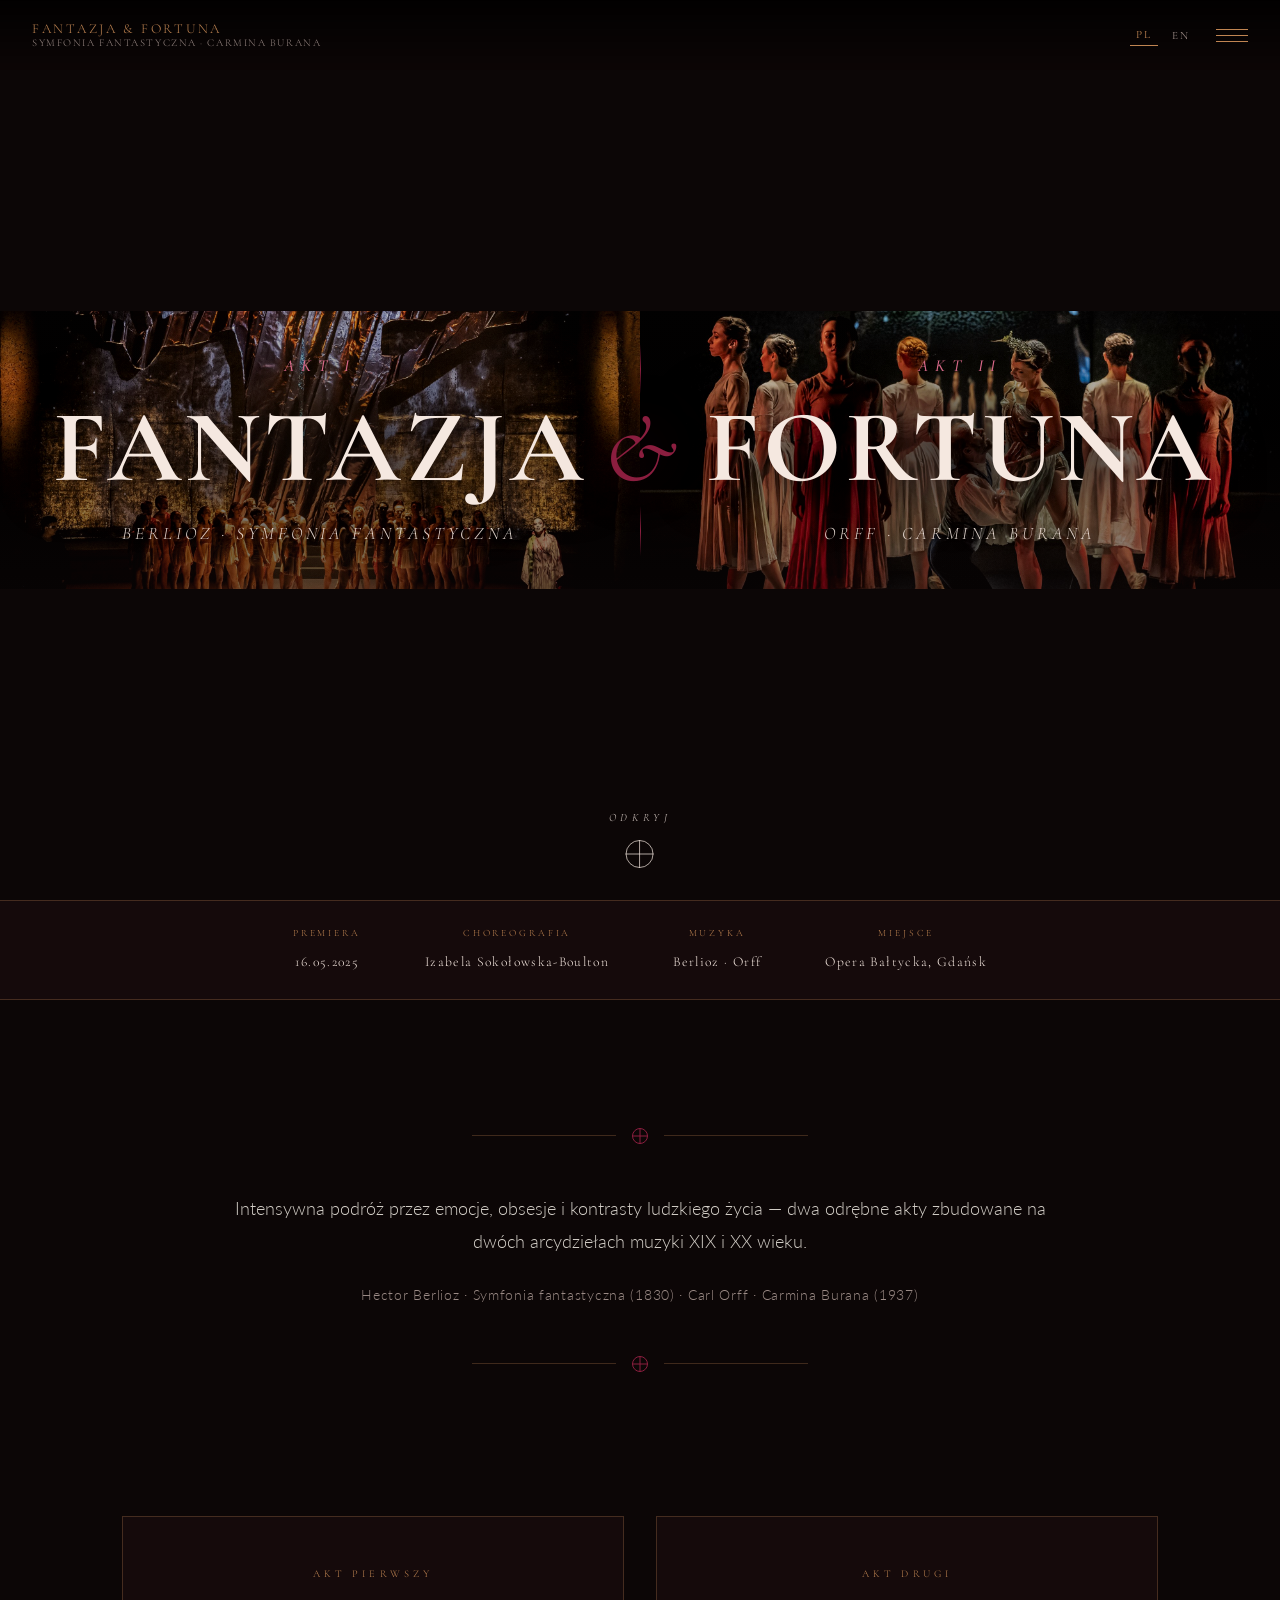
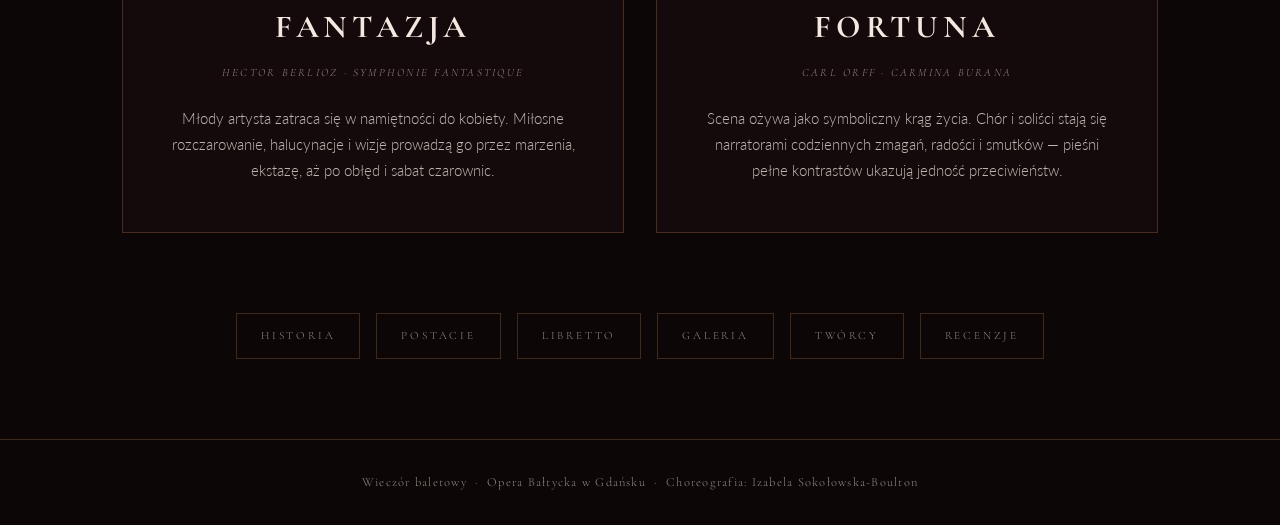
==== commit 0072bbb9: "Hero split — czytelność: jaśniejsze zdjęcia, większe teksty, nowy scroll indicator - Zdjęcia hero: b" ====
--- a/index.html
+++ b/index.html
@@ -70,13 +70,9 @@
         <span class="hero__amp-line"></span>
       </div>
 
-      <p class="hero__welcome--bottom" data-pl="Wieczór baletowy · Opera Bałtycka" data-en="A ballet evening · Baltic Opera">
-        Wieczór baletowy · Opera Bałtycka
-      </p>
-
-      <a class="hero__scroll" href="#info" aria-label="Przewiń w dół">
-        <span data-pl="Odkryj" data-en="Discover">Odkryj</span>
-        <span class="hero__scroll-line"></span>
+      <a class="hero__scroll-rota" href="#info" aria-label="Przewiń w dół">
+        <span class="hero__scroll-rota__label" data-pl="Odkryj" data-en="Discover">Odkryj</span>
+        <span class="hero__scroll-rota__wheel"></span>
       </a>
     </section>
 
--- a/css/pages.css
+++ b/css/pages.css
@@ -95,30 +95,32 @@
   object-position: center;
   z-index: 0;
   transition: transform 0.7s ease, filter 0.5s ease;
-  filter: grayscale(15%) contrast(1.05) brightness(0.65);
+  filter: contrast(1.05) brightness(0.95);
 }
 
 .hero__half--left .hero__half-bg {
-  filter: grayscale(15%) contrast(1.05) brightness(0.6) sepia(15%) hue-rotate(-15deg);
+  filter: contrast(1.05) brightness(0.9) sepia(8%);
 }
 
 .hero__half:hover .hero__half-bg {
-  transform: scale(1.04);
-  filter: grayscale(0%) contrast(1.08) brightness(0.78);
+  transform: scale(1.03);
+  filter: contrast(1.1) brightness(1);
 }
 
 .hero__half-overlay {
   position: absolute;
   inset: 0;
-  background: linear-gradient(180deg, rgba(12,6,6,0.25) 0%, rgba(12,6,6,0.55) 70%, rgba(12,6,6,0.9) 100%);
+  background: linear-gradient(180deg, rgba(12,6,6,0.15) 0%, rgba(12,6,6,0.05) 40%, rgba(12,6,6,0.55) 100%);
   z-index: 1;
 }
 
-.hero__half--left .hero__half-overlay {
-  background: linear-gradient(180deg, rgba(45,8,8,0.3) 0%, rgba(20,6,6,0.6) 70%, rgba(12,6,6,0.92) 100%);
-}
-
+/* Lokalna pasówka pod tekstem dla czytelności */
 .hero__half-content {
+  background: radial-gradient(ellipse at center, rgba(12,6,6,0.55) 0%, rgba(12,6,6,0) 70%);
+  padding: 2.5rem 2rem !important;
+}
+
+.hero__half-content {
   position: relative;
   z-index: 2;
   text-align: center;
@@ -127,33 +129,36 @@
 
 .hero__act-label {
   font-family: var(--font-display);
-  font-size: 0.75rem;
+  font-size: clamp(0.85rem, 1.4vw, 1.05rem);
   letter-spacing: 0.4em;
-  color: var(--crimson);
+  color: #d96a8a;
   text-transform: uppercase;
   margin-bottom: 1rem;
   font-style: italic;
+  font-weight: 500;
+  text-shadow: 0 2px 12px rgba(0,0,0,0.8);
 }
 
 .hero__act-title {
   font-family: var(--font-display);
-  font-size: clamp(2.2rem, 7vw, 5.5rem);
-  font-weight: 600;
-  letter-spacing: 0.05em;
+  font-size: clamp(2.6rem, 8vw, 6.5rem);
+  font-weight: 700;
+  letter-spacing: 0.04em;
   color: var(--text);
   text-transform: uppercase;
   line-height: 1;
-  text-shadow: 0 4px 40px rgba(0,0,0,0.7);
+  text-shadow: 0 4px 30px rgba(0,0,0,0.85), 0 0 60px rgba(0,0,0,0.6);
   margin-bottom: 1.25rem;
 }
 
 .hero__act-music {
   font-family: var(--font-display);
-  font-size: clamp(0.7rem, 1.3vw, 0.95rem);
+  font-size: clamp(0.85rem, 1.5vw, 1.1rem);
   letter-spacing: 0.22em;
-  color: var(--text-muted);
+  color: rgba(245,232,224,0.9);
   text-transform: uppercase;
   font-style: italic;
+  text-shadow: 0 2px 12px rgba(0,0,0,0.8);
 }
 
 /* Ampersand pośrodku */
@@ -186,20 +191,60 @@
   text-shadow: 0 0 30px rgba(0,0,0,0.6), 0 0 60px rgba(139,30,63,0.4);
 }
 
-.hero__welcome--bottom {
-  position: absolute;
-  bottom: 5rem;
+/* Scroll indicator — koło fortuny zamiast pulsującej linii */
+.hero__scroll-rota {
+  position: absolute;
+  bottom: 2rem;
   left: 50%;
   transform: translateX(-50%);
-  z-index: 4;
+  z-index: 6;
+  display: flex;
+  flex-direction: column;
+  align-items: center;
+  gap: 0.75rem;
+  text-decoration: none;
+  color: var(--text);
+}
+
+.hero__scroll-rota__label {
   font-family: var(--font-display);
   font-size: 0.7rem;
-  letter-spacing: 0.5em;
-  color: var(--text-muted);
+  letter-spacing: 0.4em;
+  color: rgba(245,232,224,0.85);
   text-transform: uppercase;
   font-style: italic;
-  text-align: center;
-  white-space: nowrap;
+}
+
+.hero__scroll-rota__wheel {
+  width: 28px;
+  height: 28px;
+  border: 1px solid rgba(245,232,224,0.7);
+  border-radius: 50%;
+  position: relative;
+  animation: rotaSpin 12s linear infinite;
+}
+
+.hero__scroll-rota__wheel::before,
+.hero__scroll-rota__wheel::after {
+  content: '';
+  position: absolute;
+  background: rgba(245,232,224,0.7);
+  top: 50%; left: 50%;
+}
+
+.hero__scroll-rota__wheel::before {
+  width: 28px; height: 1px;
+  transform: translate(-50%, -50%);
+}
+
+.hero__scroll-rota__wheel::after {
+  width: 1px; height: 28px;
+  transform: translate(-50%, -50%);
+}
+
+@keyframes rotaSpin {
+  from { transform: rotate(0deg); }
+  to   { transform: rotate(360deg); }
 }
 
 @media (max-width: 768px) {
@@ -216,7 +261,6 @@
     height: 1px;
     background: linear-gradient(to right, transparent, var(--crimson), transparent);
   }
-  .hero__welcome--bottom { display: none; }
 }
 
 .hero__subtitle-line {
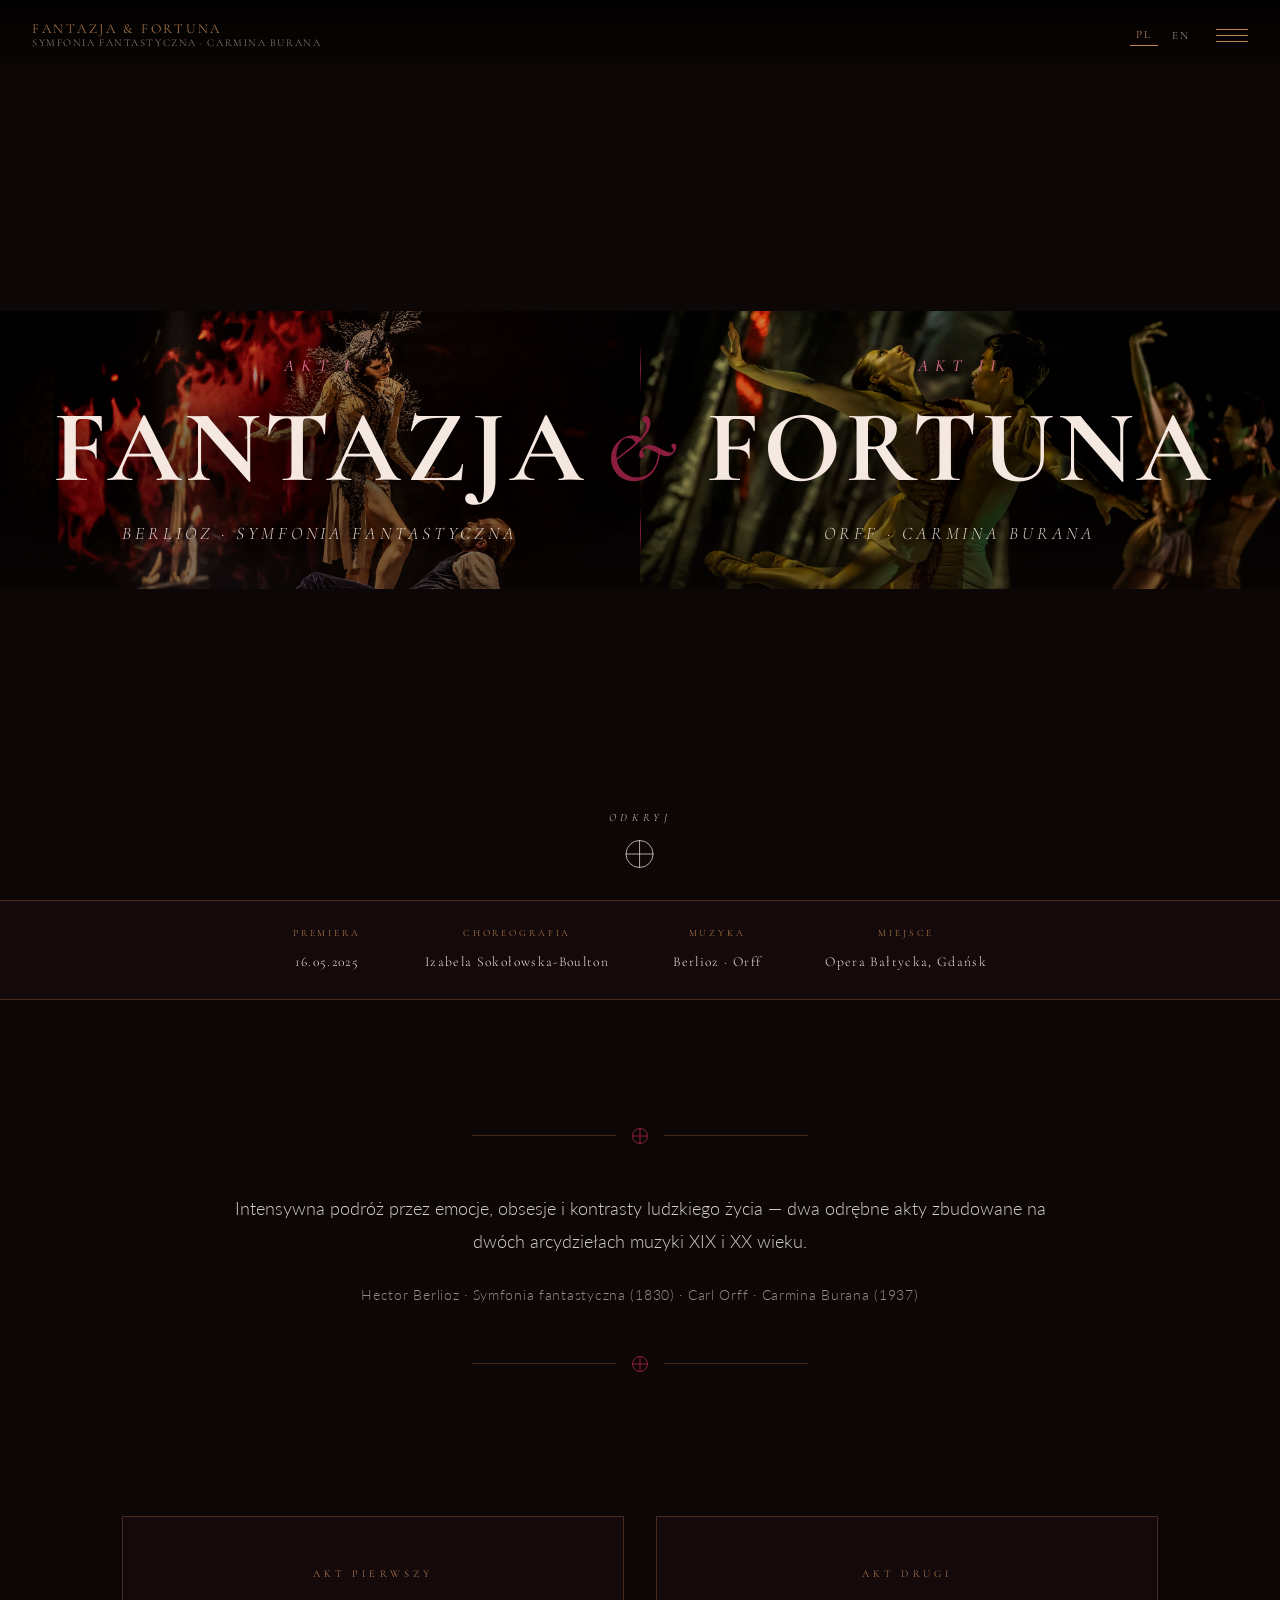
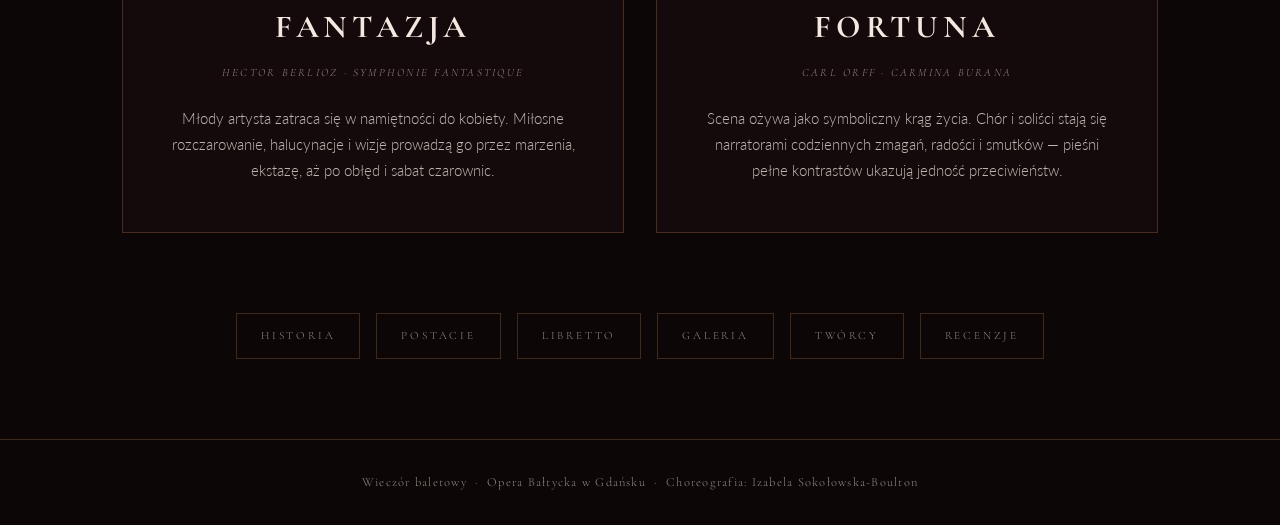
==== commit 4fbaf598: "Reorganizacja zdjęć: MainPage = Fantasy.jpg + Fortune.jpg, em9a* przeniesione do Gallery - images/Ma" ====
--- a/index.html
+++ b/index.html
@@ -45,7 +45,7 @@
   <main>
     <section class="hero hero--split">
       <a href="libretto.html#fantazja" class="hero__half hero__half--left">
-        <img class="hero__half-bg" src="images/em9a3940.jpg" alt="Fantazja — Symfonia fantastyczna" fetchpriority="high">
+        <img class="hero__half-bg" src="images/MainPage/Fantasy.jpg" alt="Fantazja — Symfonia fantastyczna" fetchpriority="high">
         <div class="hero__half-overlay"></div>
         <div class="hero__half-content">
           <p class="hero__act-label" data-pl="Akt I" data-en="Act I">Akt I</p>
@@ -55,7 +55,7 @@
       </a>
 
       <a href="libretto.html#fortuna" class="hero__half hero__half--right">
-        <img class="hero__half-bg" src="images/em9a8054.jpg" alt="Fortuna — Carmina Burana">
+        <img class="hero__half-bg" src="images/MainPage/Fortune.jpg" alt="Fortuna — Carmina Burana">
         <div class="hero__half-overlay"></div>
         <div class="hero__half-content">
           <p class="hero__act-label" data-pl="Akt II" data-en="Act II">Akt II</p>
